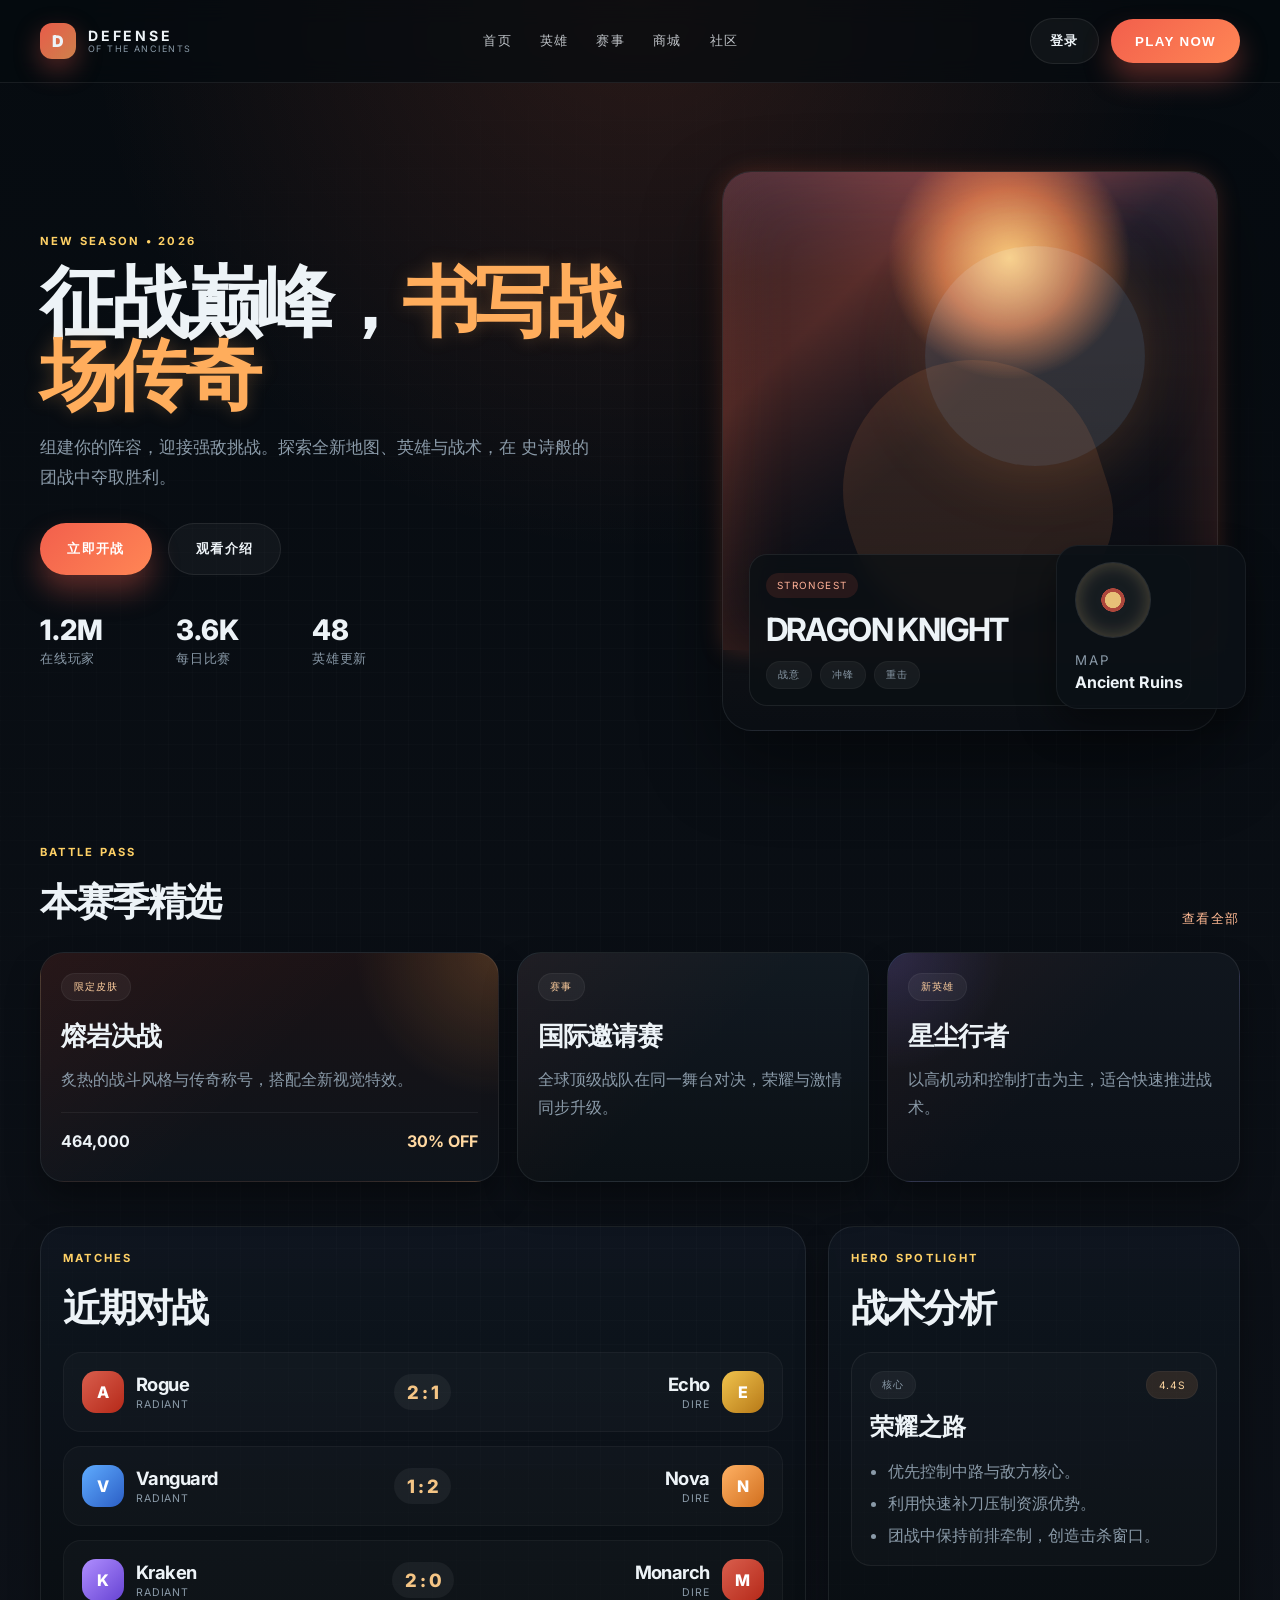
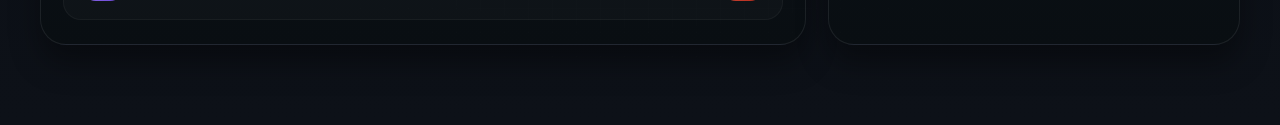
==== index.html @ 28d19f0f "小刀塔：5v5 单机手游 + 介绍页 Co-Authored-By: Claude Opus 5.5 <noreply@anthropic.com>" ====
<!DOCTYPE html>
<html lang="zh-CN">
  <head>
    <meta charset="UTF-8" />
    <meta name="viewport" content="width=device-width, initial-scale=1.0" />
    <title>Dota 2 Inspired Arena</title>
    <meta
      name="description"
      content="Dota 2 style hero page inspired by a competitive arena experience."
    />
    <link rel="preconnect" href="https://fonts.googleapis.com" />
    <link rel="preconnect" href="https://fonts.gstatic.com" crossorigin />
    <link
      href="https://fonts.googleapis.com/css2?family=Inter:wght@400;500;600;700;800;900&display=swap"
      rel="stylesheet"
    />
    <link rel="stylesheet" href="styles.css" />
  </head>
  <body>
    <div class="page-shell">
      <header class="topbar">
        <nav class="nav container">
          <div class="brand" aria-label="Brand logo">
            <span class="brand-mark">D</span>
            <div class="brand-text">
              <strong>DEFENSE</strong>
              <span>OF THE ANCIENTS</span>
            </div>
          </div>

          <div class="nav-links">
            <a href="#">首页</a>
            <a href="#">英雄</a>
            <a href="#">赛事</a>
            <a href="#">商城</a>
            <a href="#">社区</a>
          </div>

          <div class="nav-actions">
            <button class="ghost-btn">登录</button>
            <button class="primary-btn">PLAY NOW</button>
          </div>
        </nav>
      </header>

      <main>
        <section class="hero container">
          <div class="hero-copy">
            <p class="eyebrow">NEW SEASON • 2026</p>
            <h1>征战巅峰，<span>书写战场传奇</span></h1>
            <p class="subcopy">
              组建你的阵容，迎接强敌挑战。探索全新地图、英雄与战术，在
              史诗般的团战中夺取胜利。
            </p>

            <div class="cta-row">
              <button class="primary-btn large">立即开战</button>
              <button class="ghost-btn large">观看介绍</button>
            </div>

            <div class="hero-stats">
              <div>
                <strong>1.2M</strong>
                <span>在线玩家</span>
              </div>
              <div>
                <strong>3.6K</strong>
                <span>每日比赛</span>
              </div>
              <div>
                <strong>48</strong>
                <span>英雄更新</span>
              </div>
            </div>
          </div>

          <div class="hero-visual" aria-label="Featured gameplay panel">
            <div class="visual-card card-main">
              <div class="portrait glow-red"></div>
              <div class="info-panel">
                <div class="role-tag">STRONGEST</div>
                <h3>DRAGON KNIGHT</h3>
                <div class="skills">
                  <span>战意</span>
                  <span>冲锋</span>
                  <span>重击</span>
                </div>
              </div>
            </div>

            <div class="mini-card map-card">
              <div class="map-ring"></div>
              <div class="map-caption">
                <small>MAP</small>
                <strong>Ancient Ruins</strong>
              </div>
            </div>
          </div>
        </section>

        <section class="content container">
          <div class="section-head">
            <div>
              <p class="eyebrow">BATTLE PASS</p>
              <h2>本赛季精选</h2>
            </div>
            <a href="#">查看全部</a>
          </div>

          <div class="feature-grid">
            <article class="feature-card featured">
              <div class="feature-label">限定皮肤</div>
              <h3>熔岩决战</h3>
              <p>炙热的战斗风格与传奇称号，搭配全新视觉特效。</p>
              <div class="feature-meta">
                <span>464,000</span>
                <span>30% OFF</span>
              </div>
            </article>

            <article class="feature-card">
              <div class="feature-label">赛事</div>
              <h3>国际邀请赛</h3>
              <p>全球顶级战队在同一舞台对决，荣耀与激情同步升级。</p>
            </article>

            <article class="feature-card accent">
              <div class="feature-label">新英雄</div>
              <h3>星尘行者</h3>
              <p>以高机动和控制打击为主，适合快速推进战术。</p>
            </article>
          </div>
        </section>

        <section class="battle-panel container">
          <div class="left-panel">
            <div class="panel-header">
              <p class="eyebrow">MATCHES</p>
              <h2>近期对战</h2>
            </div>

            <div class="match-list">
              <div class="match-item">
                <div class="team team-left">
                  <span class="team-badge red">A</span>
                  <div>
                    <strong>Rogue</strong>
                    <small>Radiant</small>
                  </div>
                </div>
                <div class="score">2 : 1</div>
                <div class="team team-right">
                  <div>
                    <strong>Echo</strong>
                    <small>Dire</small>
                  </div>
                  <span class="team-badge gold">E</span>
                </div>
              </div>

              <div class="match-item">
                <div class="team team-left">
                  <span class="team-badge blue">V</span>
                  <div>
                    <strong>Vanguard</strong>
                    <small>Radiant</small>
                  </div>
                </div>
                <div class="score">1 : 2</div>
                <div class="team team-right">
                  <div>
                    <strong>Nova</strong>
                    <small>Dire</small>
                  </div>
                  <span class="team-badge orange">N</span>
                </div>
              </div>

              <div class="match-item">
                <div class="team team-left">
                  <span class="team-badge purple">K</span>
                  <div>
                    <strong>Kraken</strong>
                    <small>Radiant</small>
                  </div>
                </div>
                <div class="score">2 : 0</div>
                <div class="team team-right">
                  <div>
                    <strong>Monarch</strong>
                    <small>Dire</small>
                  </div>
                  <span class="team-badge red">M</span>
                </div>
              </div>
            </div>
          </div>

          <aside class="right-panel">
            <div class="panel-header">
              <p class="eyebrow">HERO SPOTLIGHT</p>
              <h2>战术分析</h2>
            </div>

            <div class="tactic-card">
              <div class="tactic-top">
                <span class="small-tag">核心</span>
                <span class="small-tag alt">4.4s</span>
              </div>
              <h3>荣耀之路</h3>
              <ul>
                <li>优先控制中路与敌方核心。</li>
                <li>利用快速补刀压制资源优势。</li>
                <li>团战中保持前排牵制，创造击杀窗口。</li>
              </ul>
            </div>
          </aside>
        </section>
      </main>
    </div>

    <script src="script.js"></script>
  </body>
</html>
---- styles.css ----
:root {
  --bg: #070b12;
  --bg-2: #0d1621;
  --panel: rgba(14, 22, 29, 0.9);
  --panel-strong: rgba(18, 28, 36, 0.96);
  --line: rgba(255, 255, 255, 0.08);
  --text: #edf3f7;
  --muted: #8a9aa8;
  --red: #f25f4c;
  --red-dark: #d83b2f;
  --gold: #ffd166;
  --blue: #62b0ff;
  --purple: #a781ff;
  --shadow: rgba(0, 0, 0, 0.35);
}

* {
  box-sizing: border-box;
}

html {
  scroll-behavior: smooth;
}

body {
  margin: 0;
  min-height: 100vh;
  font-family: "Inter", "PingFang SC", "Microsoft YaHei", sans-serif;
  background:
    radial-gradient(circle at top, rgba(255, 109, 69, 0.14), transparent 30%),
    linear-gradient(180deg, #060b10 0%, #0d1118 100%);
  color: var(--text);
}

button,
a {
  transition: 0.25s ease;
}

.page-shell {
  position: relative;
  overflow: hidden;
}

.page-shell::before {
  content: "";
  position: absolute;
  inset: 0;
  background-image:
    linear-gradient(rgba(255, 255, 255, 0.015) 1px, transparent 1px),
    linear-gradient(90deg, rgba(255, 255, 255, 0.015) 1px, transparent 1px);
  background-size: 24px 24px;
  mask-image: radial-gradient(circle at center, black 40%, transparent 90%);
  pointer-events: none;
}

.container {
  width: min(1200px, calc(100% - 40px));
  margin: 0 auto;
}

.topbar {
  position: sticky;
  top: 0;
  z-index: 10;
  backdrop-filter: blur(12px);
  background: rgba(5, 10, 15, 0.7);
  border-bottom: 1px solid var(--line);
}

.nav {
  display: flex;
  align-items: center;
  justify-content: space-between;
  min-height: 82px;
  gap: 30px;
}

.brand {
  display: inline-flex;
  align-items: center;
  gap: 12px;
  text-transform: uppercase;
}

.brand-mark {
  display: grid;
  place-items: center;
  width: 36px;
  height: 36px;
  border-radius: 12px;
  background: linear-gradient(135deg, rgba(242, 95, 76, 0.96), rgba(255, 159, 92, 0.8));
  font-weight: 900;
  box-shadow: 0 10px 26px rgba(242, 95, 76, 0.35);
}

.brand-text {
  display: flex;
  flex-direction: column;
  line-height: 1.05;
}

.brand-text strong {
  font-size: 0.88rem;
  letter-spacing: 0.2em;
}

.brand-text span {
  color: var(--muted);
  font-size: 0.56rem;
  letter-spacing: 0.16em;
}

.nav-links {
  display: flex;
  align-items: center;
  justify-content: center;
  gap: 28px;
  flex-wrap: wrap;
}

.nav-links a {
  color: rgba(237, 243, 247, 0.8);
  text-decoration: none;
  font-size: 0.8rem;
  letter-spacing: 0.1em;
  text-transform: uppercase;
}

.nav-links a:hover {
  color: var(--text);
}

.nav-actions {
  display: flex;
  gap: 12px;
  align-items: center;
}

.primary-btn,
.ghost-btn {
  border: none;
  border-radius: 999px;
  cursor: pointer;
  font-weight: 700;
  letter-spacing: 0.1em;
  text-transform: uppercase;
}

.primary-btn {
  padding: 0.9rem 1.5rem;
  color: #fff;
  background: linear-gradient(135deg, var(--red), #ff8655);
  box-shadow: 0 16px 28px rgba(242, 95, 76, 0.35);
}

.primary-btn:hover {
  transform: translateY(-1px);
  filter: brightness(1.06);
}

.ghost-btn {
  padding: 0.8rem 1.2rem;
  color: var(--text);
  background: rgba(255, 255, 255, 0.04);
  border: 1px solid rgba(255, 255, 255, 0.08);
}

.ghost-btn:hover {
  background: rgba(255, 255, 255, 0.08);
}

.large {
  padding: 1rem 1.7rem;
}

.hero {
  display: grid;
  grid-template-columns: 1.1fr 0.9fr;
  align-items: center;
  padding-top: 58px;
  padding-bottom: 64px;
  min-height: 720px;
}

.hero-copy {
  position: relative;
  z-index: 1;
}

.eyebrow {
  margin: 0 0 18px;
  color: var(--gold);
  font-size: 0.7rem;
  font-weight: 700;
  letter-spacing: 0.2em;
  text-transform: uppercase;
}

.hero-copy h1 {
  margin: 0;
  max-width: 620px;
  font-size: clamp(3rem, 6vw, 6rem);
  line-height: 0.95;
  letter-spacing: -0.06em;
  text-transform: uppercase;
}

.hero-copy h1 span {
  color: #ffad5c;
  text-shadow: 0 0 18px rgba(255, 173, 92, 0.25);
}

.subcopy {
  max-width: 560px;
  margin-top: 20px;
  color: var(--muted);
  font-size: 1.05rem;
  line-height: 1.8;
}

.cta-row {
  display: flex;
  gap: 16px;
  flex-wrap: wrap;
  margin-top: 30px;
}

.hero-stats {
  display: flex;
  flex-wrap: wrap;
  gap: 26px;
  margin-top: 38px;
}

.hero-stats div {
  min-width: 110px;
}

.hero-stats strong {
  display: block;
  font-size: clamp(1.3rem, 2.2vw, 2.1rem);
  font-weight: 800;
}

.hero-stats span {
  color: var(--muted);
  font-size: 0.8rem;
  letter-spacing: 0.06em;
}

.hero-visual {
  position: relative;
  display: grid;
  place-items: center;
  min-height: 620px;
}

.visual-card {
  position: relative;
  width: min(500px, 92%);
  height: 560px;
  border-radius: 30px;
  background: linear-gradient(180deg, rgba(15, 22, 30, 0.94), rgba(10, 15, 21, 0.98));
  border: 1px solid rgba(255, 255, 255, 0.08);
  box-shadow: 0 30px 80px rgba(0, 0, 0, 0.45);
}

.card-main::before {
  content: "";
  position: absolute;
  inset: 0;
  border-radius: inherit;
  background: linear-gradient(180deg, rgba(255, 116, 72, 0.1), rgba(10, 12, 16, 0.3));
}

.portrait {
  position: absolute;
  inset: 0 0 80px 0;
  border-radius: 28px 28px 0 0;
  background:
    radial-gradient(circle at 58% 18%, rgba(255, 210, 130, 0.95), rgba(255, 142, 82, 0.65) 14%, transparent 25%),
    radial-gradient(circle at 54% 20%, rgba(255, 255, 255, 0.22), transparent 18%),
    linear-gradient(180deg, rgba(101, 76, 135, 0.18), rgba(11, 13, 17, 0.3) 22%, rgba(8, 11, 17, 0.9) 100%),
    linear-gradient(135deg, #2f2127 0%, #7a3b35 25%, #1d1b25 48%, #17161d 100%);
  overflow: hidden;
}

.portrait::before,
.portrait::after {
  content: "";
  position: absolute;
  background: rgba(255, 255, 255, 0.12);
}

.portrait::before {
  width: 220px;
  height: 220px;
  right: 72px;
  top: 74px;
  border-radius: 50%;
  box-shadow: 0 0 70px rgba(255, 153, 67, 0.22);
}

.portrait::after {
  width: 260px;
  height: 260px;
  left: 120px;
  bottom: 30px;
  border-radius: 50% 50% 35% 45%;
  background: rgba(255, 148, 86, 0.12);
  transform: rotate(-18deg);
}

.glow-red {
  box-shadow: inset 0 0 70px rgba(255, 109, 69, 0.2), 0 0 25px rgba(255, 109, 69, 0.2);
}

.info-panel {
  position: absolute;
  left: 26px;
  right: 26px;
  bottom: 24px;
  display: flex;
  flex-direction: column;
  gap: 12px;
  padding: 18px 16px 16px;
  border: 1px solid rgba(255, 255, 255, 0.08);
  background: rgba(11, 16, 21, 0.76);
  border-radius: 18px;
  backdrop-filter: blur(10px);
}

.role-tag {
  width: fit-content;
  padding: 0.4rem 0.7rem;
  border-radius: 999px;
  background: rgba(242, 95, 76, 0.12);
  color: #ffb198;
  font-size: 0.62rem;
  letter-spacing: 0.14em;
  text-transform: uppercase;
}

.info-panel h3 {
  margin: 0;
  font-size: clamp(1.7rem, 2.5vw, 2.5rem);
  letter-spacing: -0.05em;
}

.skills {
  display: flex;
  flex-wrap: wrap;
  gap: 8px;
}

.skills span,
.small-tag {
  display: inline-flex;
  align-items: center;
  justify-content: center;
  padding: 0.38rem 0.7rem;
  border-radius: 999px;
  background: rgba(255, 255, 255, 0.05);
  color: var(--muted);
  border: 1px solid rgba(255, 255, 255, 0.04);
  font-size: 0.64rem;
  text-transform: uppercase;
  letter-spacing: 0.08em;
}

.small-tag.alt {
  background: rgba(255, 166, 90, 0.12);
  color: #ffd7a1;
}

.mini-card {
  position: absolute;
  right: -6px;
  bottom: 52px;
  width: 190px;
  padding: 16px 18px;
  border-radius: 22px;
  background: rgba(11, 17, 22, 0.92);
  border: 1px solid rgba(255, 255, 255, 0.06);
  box-shadow: 0 18px 38px rgba(0, 0, 0, 0.4);
}

.map-ring {
  width: 76px;
  height: 76px;
  margin-bottom: 14px;
  border-radius: 50%;
  background: radial-gradient(circle at center, rgba(255, 212, 130, 0.9) 0 15%, rgba(242, 95, 76, 0.7) 16% 22%, rgba(255, 255, 255, 0.05) 23% 100%);
  border: 1px solid rgba(255, 255, 255, 0.08);
  box-shadow: inset 0 0 18px rgba(255, 212, 130, 0.25);
}

.map-caption {
  display: flex;
  flex-direction: column;
  gap: 4px;
}

.map-caption small {
  color: var(--muted);
  letter-spacing: 0.14em;
  text-transform: uppercase;
}

.map-caption strong {
  font-size: 1rem;
}

.content {
  padding: 20px 0 20px;
}

.section-head {
  display: flex;
  align-items: end;
  justify-content: space-between;
  gap: 18px;
  margin-bottom: 24px;
}

.section-head h2,
.panel-header h2 {
  margin: 0;
  font-size: clamp(1.8rem, 3vw, 2.8rem);
  letter-spacing: -0.05em;
}

.section-head a {
  color: #ffb993;
  text-decoration: none;
  font-size: 0.8rem;
  text-transform: uppercase;
  letter-spacing: 0.12em;
}

.feature-grid {
  display: grid;
  grid-template-columns: 1.3fr 1fr 1fr;
  gap: 18px;
}

.feature-card {
  position: relative;
  min-height: 230px;
  padding: 20px 20px 18px;
  border-radius: 24px;
  border: 1px solid var(--line);
  background: linear-gradient(180deg, rgba(19, 27, 35, 0.92), rgba(11, 17, 22, 0.98));
  box-shadow: var(--shadow) 0 18px 32px;
}

.feature-card::before {
  content: "";
  position: absolute;
  inset: 0;
  border-radius: inherit;
  background: linear-gradient(135deg, rgba(255, 95, 76, 0.06), transparent 50%);
}

.feature-card > * {
  position: relative;
  z-index: 1;
}

.feature-card.featured {
  background:
    radial-gradient(circle at top right, rgba(255, 167, 78, 0.2), transparent 28%),
    linear-gradient(180deg, rgba(27, 19, 22, 0.96), rgba(14, 20, 27, 0.98));
}

.feature-card.accent {
  background:
    radial-gradient(circle at top left, rgba(114, 114, 255, 0.18), transparent 28%),
    linear-gradient(180deg, rgba(17, 23, 31, 0.96), rgba(12, 17, 24, 0.98));
}

.feature-label {
  display: inline-flex;
  padding: 0.42rem 0.72rem;
  border-radius: 999px;
  background: rgba(255, 255, 255, 0.05);
  border: 1px solid rgba(255, 255, 255, 0.05);
  color: #ffcf9f;
  text-transform: uppercase;
  letter-spacing: 0.12em;
  font-size: 0.6rem;
}

.feature-card h3 {
  margin: 18px 0 12px;
  font-size: clamp(1.6rem, 2vw, 2.2rem);
  letter-spacing: -0.04em;
}

.feature-card p {
  margin: 0;
  color: var(--muted);
  line-height: 1.7;
}

.feature-meta {
  display: flex;
  justify-content: space-between;
  align-items: flex-end;
  margin-top: 18px;
  padding-top: 18px;
  border-top: 1px solid rgba(255, 255, 255, 0.06);
  font-weight: 700;
}

.feature-meta span:last-child {
  color: #ffd8a1;
}

.battle-panel {
  display: grid;
  grid-template-columns: 1.3fr 0.7fr;
  gap: 22px;
  padding: 24px 0 80px;
}

.left-panel,
.right-panel {
  background: linear-gradient(180deg, rgba(15, 22, 32, 0.9), rgba(9, 14, 18, 1));
  border: 1px solid var(--line);
  border-radius: 26px;
  padding: 24px 22px;
  box-shadow: var(--shadow) 0 18px 30px;
}

.panel-header {
  margin-bottom: 18px;
}

.match-list {
  display: flex;
  flex-direction: column;
  gap: 14px;
}

.match-item {
  display: grid;
  grid-template-columns: 1fr auto 1fr;
  align-items: center;
  gap: 14px;
  padding: 18px 18px;
  border-radius: 18px;
  background: rgba(255, 255, 255, 0.025);
  border: 1px solid rgba(255, 255, 255, 0.04);
}

.team {
  display: flex;
  align-items: center;
  gap: 12px;
}

.team-right {
  justify-content: flex-end;
  text-align: right;
}

.team-badge {
  display: grid;
  place-items: center;
  width: 42px;
  height: 42px;
  border-radius: 14px;
  font-weight: 800;
  color: #fff;
}

.team-badge.red { background: linear-gradient(135deg, #d95e4d, #b52919); }
.team-badge.gold { background: linear-gradient(135deg, #f0c34d, #b77917); }
.team-badge.blue { background: linear-gradient(135deg, #5facff, #2b5ec5); }
.team-badge.orange { background: linear-gradient(135deg, #ffb164, #d16f1e); }
.team-badge.purple { background: linear-gradient(135deg, #b08eff, #6643d3); }

.team strong,
.score {
  font-size: 1.15rem;
  letter-spacing: -0.03em;
}

.team small {
  display: block;
  color: var(--muted);
  margin-top: 3px;
  text-transform: uppercase;
  letter-spacing: 0.08em;
  font-size: 0.66rem;
}

.score {
  padding: 0.45rem 0.8rem;
  border-radius: 999px;
  background: rgba(255, 255, 255, 0.05);
  color: #f5c585;
  font-weight: 800;
}

.tactic-card {
  padding: 18px 18px 14px;
  border: 1px solid rgba(255, 255, 255, 0.06);
  border-radius: 20px;
  background: rgba(255, 255, 255, 0.02);
}

.tactic-top {
  display: flex;
  justify-content: space-between;
  gap: 10px;
  margin-bottom: 12px;
}

.tactic-card h3 {
  margin: 0 0 12px;
  font-size: 1.5rem;
}

.tactic-card ul {
  margin: 0;
  padding-left: 18px;
  color: var(--muted);
  line-height: 2;
}

@media (max-width: 980px) {
  .nav {
    flex-wrap: wrap;
    justify-content: center;
    padding: 14px 0;
  }

  .hero {
    grid-template-columns: 1fr;
    padding-top: 42px;
  }

  .hero-copy {
    text-align: center;
  }

  .subcopy {
    margin-left: auto;
    margin-right: auto;
  }

  .cta-row,
  .hero-stats {
    justify-content: center;
  }

  .feature-grid,
  .battle-panel {
    grid-template-columns: 1fr;
  }
}

@media (max-width: 640px) {
  .nav-links {
    gap: 12px 16px;
  }

  .nav-actions {
    width: 100%;
    justify-content: center;
  }

  .hero-copy h1 {
    letter-spacing: -0.04em;
  }

  .mini-card {
    position: relative;
    right: auto;
    bottom: auto;
    margin-top: 16px;
    width: 100%;
  }

  .visual-card {
    height: 500px;
  }

  .match-item {
    grid-template-columns: 1fr;
    text-align: center;
  }

  .team-right {
    justify-content: center;
    text-align: center;
  }
}
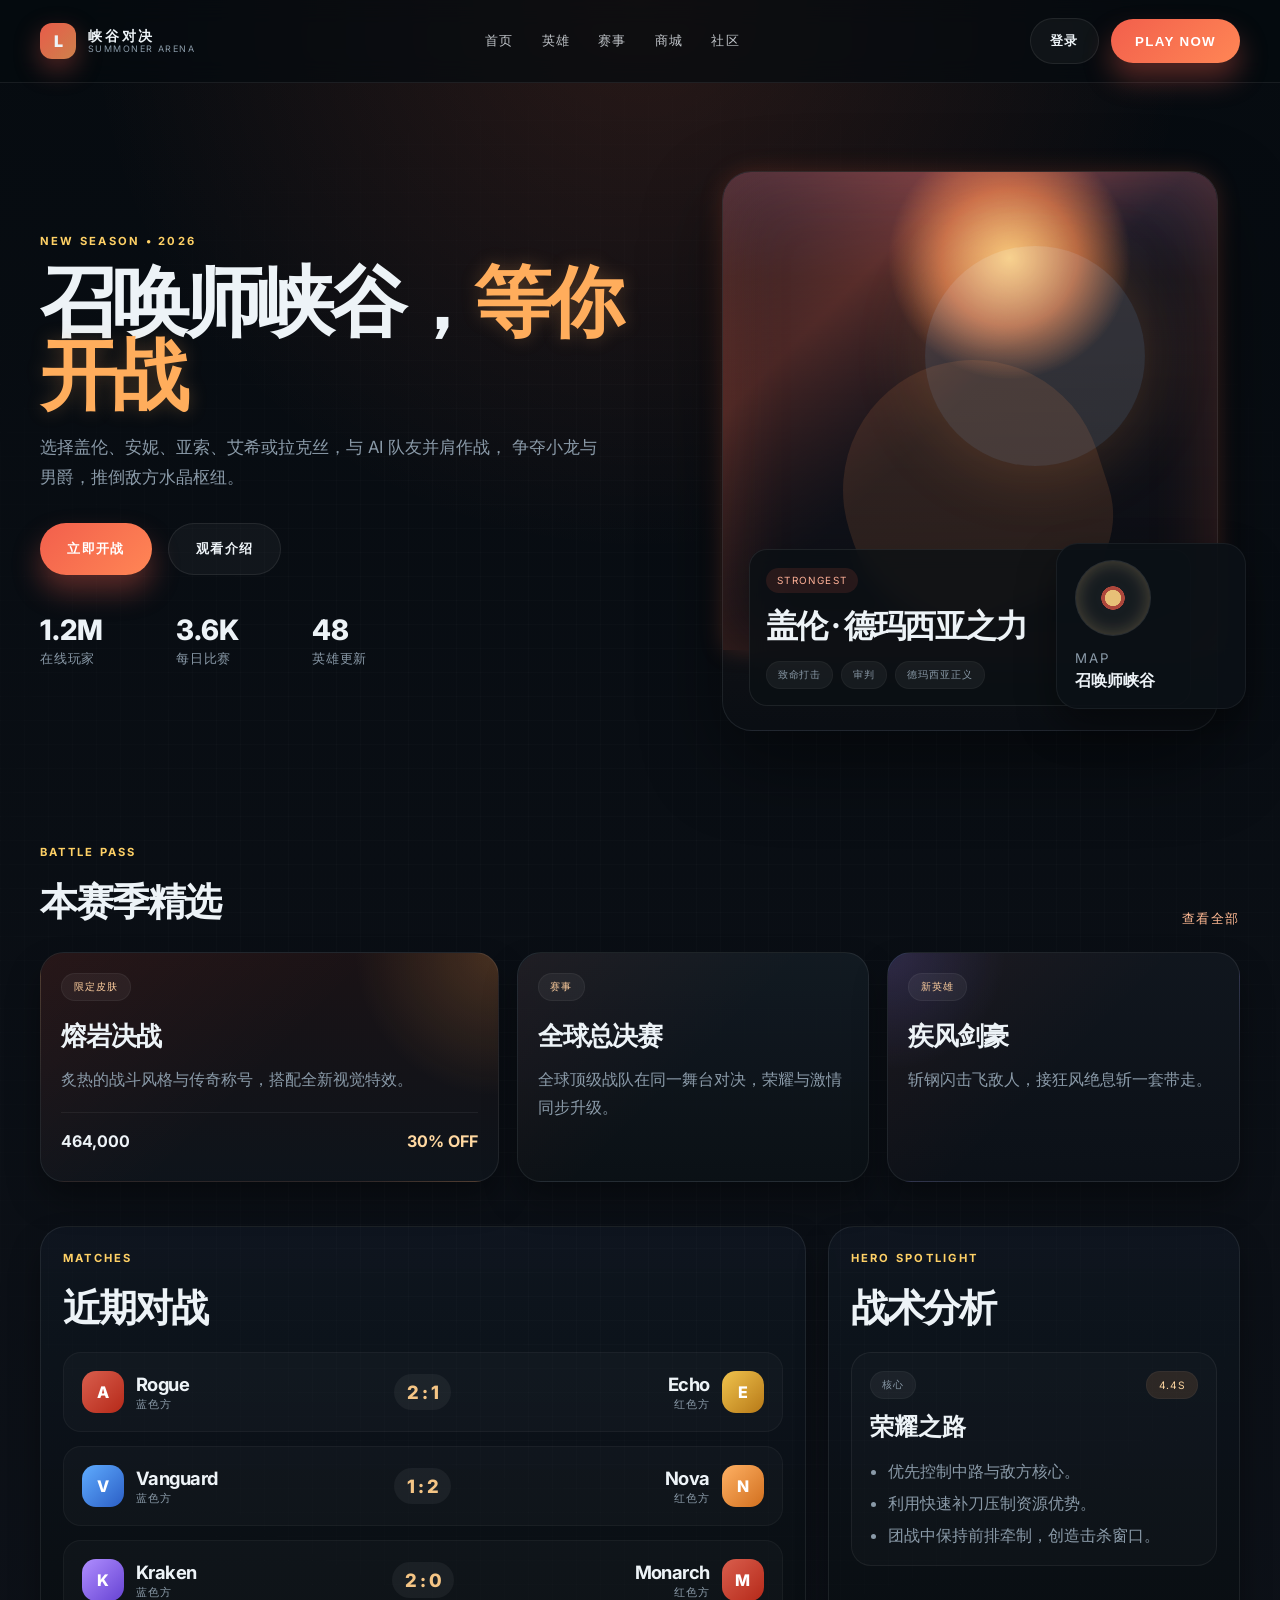
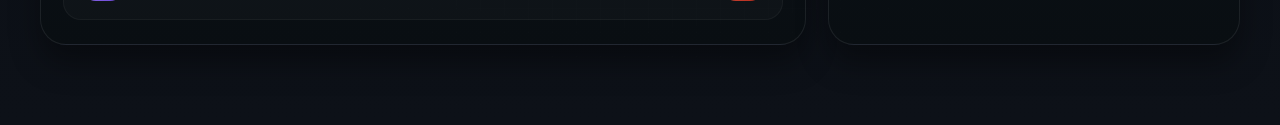
==== commit 0a65d553: "改为英雄联盟主题：5 位 LOL 英雄、召唤师峡谷、小龙/大龙/buff、LOL 装备与闪现 Co-Authored-By: Claude Opus 5.5 <noreply@anthropic.co" ====
--- a/index.html
+++ b/index.html
@@ -3,10 +3,10 @@
   <head>
     <meta charset="UTF-8" />
     <meta name="viewport" content="width=device-width, initial-scale=1.0" />
-    <title>Dota 2 Inspired Arena</title>
+    <title>峡谷对决 · 小联盟</title>
     <meta
       name="description"
-      content="Dota 2 style hero page inspired by a competitive arena experience."
+      content="仿英雄联盟的手机单机 5v5 游戏"
     />
     <link rel="preconnect" href="https://fonts.googleapis.com" />
     <link rel="preconnect" href="https://fonts.gstatic.com" crossorigin />
@@ -21,10 +21,10 @@
       <header class="topbar">
         <nav class="nav container">
           <div class="brand" aria-label="Brand logo">
-            <span class="brand-mark">D</span>
+            <span class="brand-mark">L</span>
             <div class="brand-text">
-              <strong>DEFENSE</strong>
-              <span>OF THE ANCIENTS</span>
+              <strong>峡谷对决</strong>
+              <span>SUMMONER ARENA</span>
             </div>
           </div>
 
@@ -47,10 +47,10 @@
         <section class="hero container">
           <div class="hero-copy">
             <p class="eyebrow">NEW SEASON • 2026</p>
-            <h1>征战巅峰，<span>书写战场传奇</span></h1>
+            <h1>召唤师峡谷，<span>等你开战</span></h1>
             <p class="subcopy">
-              组建你的阵容，迎接强敌挑战。探索全新地图、英雄与战术，在
-              史诗般的团战中夺取胜利。
+              选择盖伦、安妮、亚索、艾希或拉克丝，与 AI 队友并肩作战，
+              争夺小龙与男爵，推倒敌方水晶枢纽。
             </p>
 
             <div class="cta-row">
@@ -79,11 +79,11 @@
               <div class="portrait glow-red"></div>
               <div class="info-panel">
                 <div class="role-tag">STRONGEST</div>
-                <h3>DRAGON KNIGHT</h3>
+                <h3>盖伦 · 德玛西亚之力</h3>
                 <div class="skills">
-                  <span>战意</span>
-                  <span>冲锋</span>
-                  <span>重击</span>
+                  <span>致命打击</span>
+                  <span>审判</span>
+                  <span>德玛西亚正义</span>
                 </div>
               </div>
             </div>
@@ -92,7 +92,7 @@
               <div class="map-ring"></div>
               <div class="map-caption">
                 <small>MAP</small>
-                <strong>Ancient Ruins</strong>
+                <strong>召唤师峡谷</strong>
               </div>
             </div>
           </div>
@@ -120,14 +120,14 @@
 
             <article class="feature-card">
               <div class="feature-label">赛事</div>
-              <h3>国际邀请赛</h3>
+              <h3>全球总决赛</h3>
               <p>全球顶级战队在同一舞台对决，荣耀与激情同步升级。</p>
             </article>
 
             <article class="feature-card accent">
               <div class="feature-label">新英雄</div>
-              <h3>星尘行者</h3>
-              <p>以高机动和控制打击为主，适合快速推进战术。</p>
+              <h3>疾风剑豪</h3>
+              <p>斩钢闪击飞敌人，接狂风绝息斩一套带走。</p>
             </article>
           </div>
         </section>
@@ -145,14 +145,14 @@
                   <span class="team-badge red">A</span>
                   <div>
                     <strong>Rogue</strong>
-                    <small>Radiant</small>
+                    <small>蓝色方</small>
                   </div>
                 </div>
                 <div class="score">2 : 1</div>
                 <div class="team team-right">
                   <div>
                     <strong>Echo</strong>
-                    <small>Dire</small>
+                    <small>红色方</small>
                   </div>
                   <span class="team-badge gold">E</span>
                 </div>
@@ -163,14 +163,14 @@
                   <span class="team-badge blue">V</span>
                   <div>
                     <strong>Vanguard</strong>
-                    <small>Radiant</small>
+                    <small>蓝色方</small>
                   </div>
                 </div>
                 <div class="score">1 : 2</div>
                 <div class="team team-right">
                   <div>
                     <strong>Nova</strong>
-                    <small>Dire</small>
+                    <small>红色方</small>
                   </div>
                   <span class="team-badge orange">N</span>
                 </div>
@@ -181,14 +181,14 @@
                   <span class="team-badge purple">K</span>
                   <div>
                     <strong>Kraken</strong>
-                    <small>Radiant</small>
+                    <small>蓝色方</small>
                   </div>
                 </div>
                 <div class="score">2 : 0</div>
                 <div class="team team-right">
                   <div>
                     <strong>Monarch</strong>
-                    <small>Dire</small>
+                    <small>红色方</small>
                   </div>
                   <span class="team-badge red">M</span>
                 </div>
